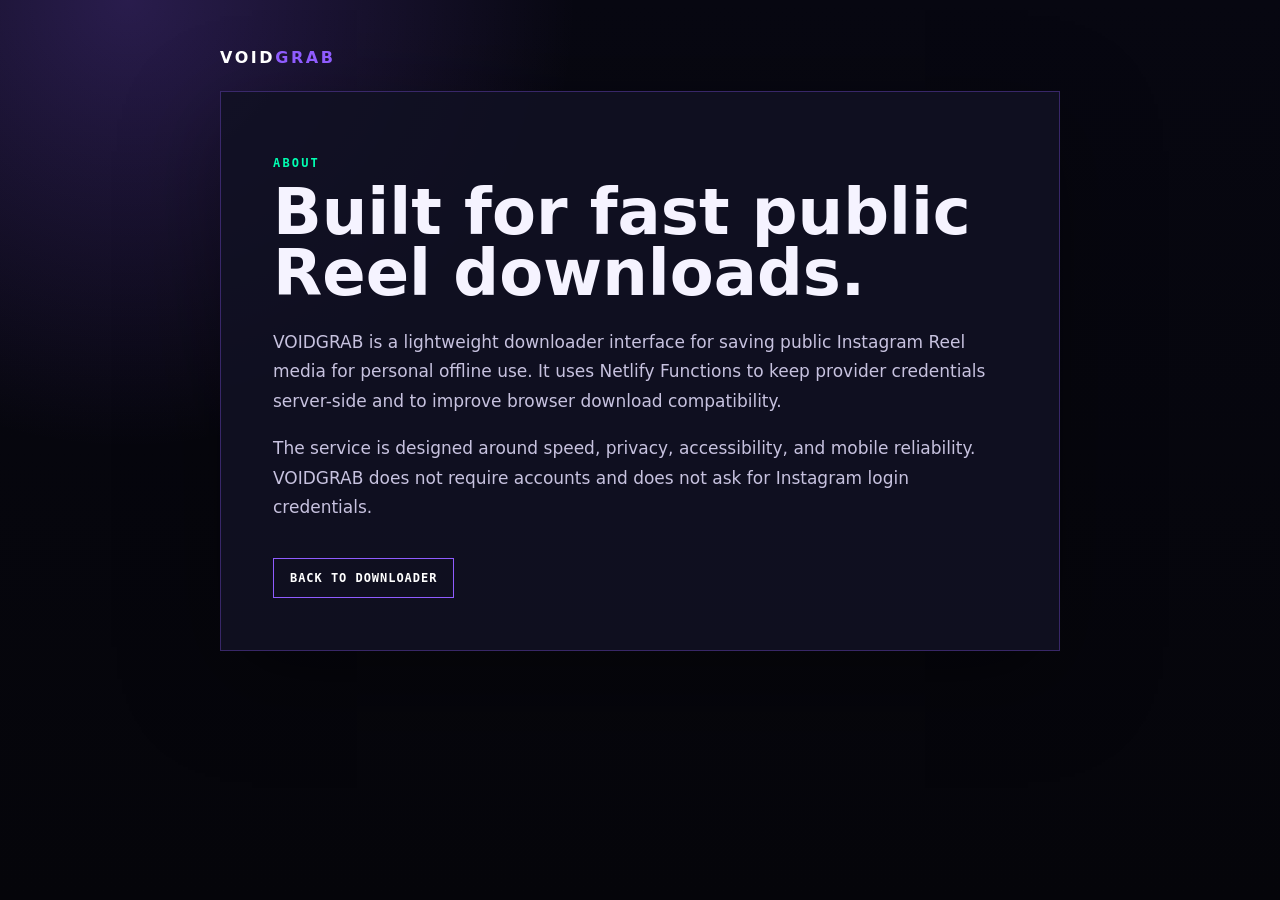
==== about.html @ 1a320e74 "Initial commit via Netlify [skip ci]" ====
<!DOCTYPE html>
<html lang="en">
<head>
  <meta charset="UTF-8">
  <meta name="viewport" content="width=device-width, initial-scale=1.0">
  <title>About VOIDGRAB</title>
  <meta name="description" content="Learn about VOIDGRAB, a fast browser-based Instagram Reel downloader for public content.">
  <link rel="canonical" href="https://instaviddown.netlify.app/about.html">
  <link rel="stylesheet" href="/legal.css">
</head>
<body>
  <main class="page">
    <a class="brand" href="/">VOID<span>GRAB</span></a>
    <article class="panel">
      <p class="kicker">About</p>
      <h1>Built for fast public Reel downloads.</h1>
      <p>VOIDGRAB is a lightweight downloader interface for saving public Instagram Reel media for personal offline use. It uses Netlify Functions to keep provider credentials server-side and to improve browser download compatibility.</p>
      <p>The service is designed around speed, privacy, accessibility, and mobile reliability. VOIDGRAB does not require accounts and does not ask for Instagram login credentials.</p>
      <a class="back" href="/">Back to downloader</a>
    </article>
  </main>
</body>
</html>
---- legal.css ----
*{box-sizing:border-box}body{margin:0;min-height:100vh;background:#070711;color:#f5f3ff;font-family:system-ui,-apple-system,Segoe UI,sans-serif;background-image:radial-gradient(circle at 10% 0,rgba(143,92,255,.25),transparent 28rem),linear-gradient(#070711,#05050a)}.page{width:min(840px,calc(100% - 32px));margin:auto;padding:48px 0}.brand{display:inline-block;margin-bottom:24px;color:#fff;text-decoration:none;font-weight:900;letter-spacing:.16em}.brand span{color:#8f5cff}.panel{border:1px solid rgba(143,92,255,.32);background:rgba(16,16,35,.88);padding:clamp(24px,5vw,52px);box-shadow:0 28px 90px rgba(0,0,0,.35)}.kicker{font:700 12px monospace;color:#00ffb2;letter-spacing:.18em;text-transform:uppercase}h1{font-size:clamp(34px,6vw,64px);line-height:.95;margin:10px 0 24px}p{color:#c7c2df;line-height:1.75;font-size:17px}.back{display:inline-block;margin-top:18px;border:1px solid #8f5cff;color:#fff;text-decoration:none;padding:12px 16px;font:700 12px monospace;text-transform:uppercase;letter-spacing:.08em}
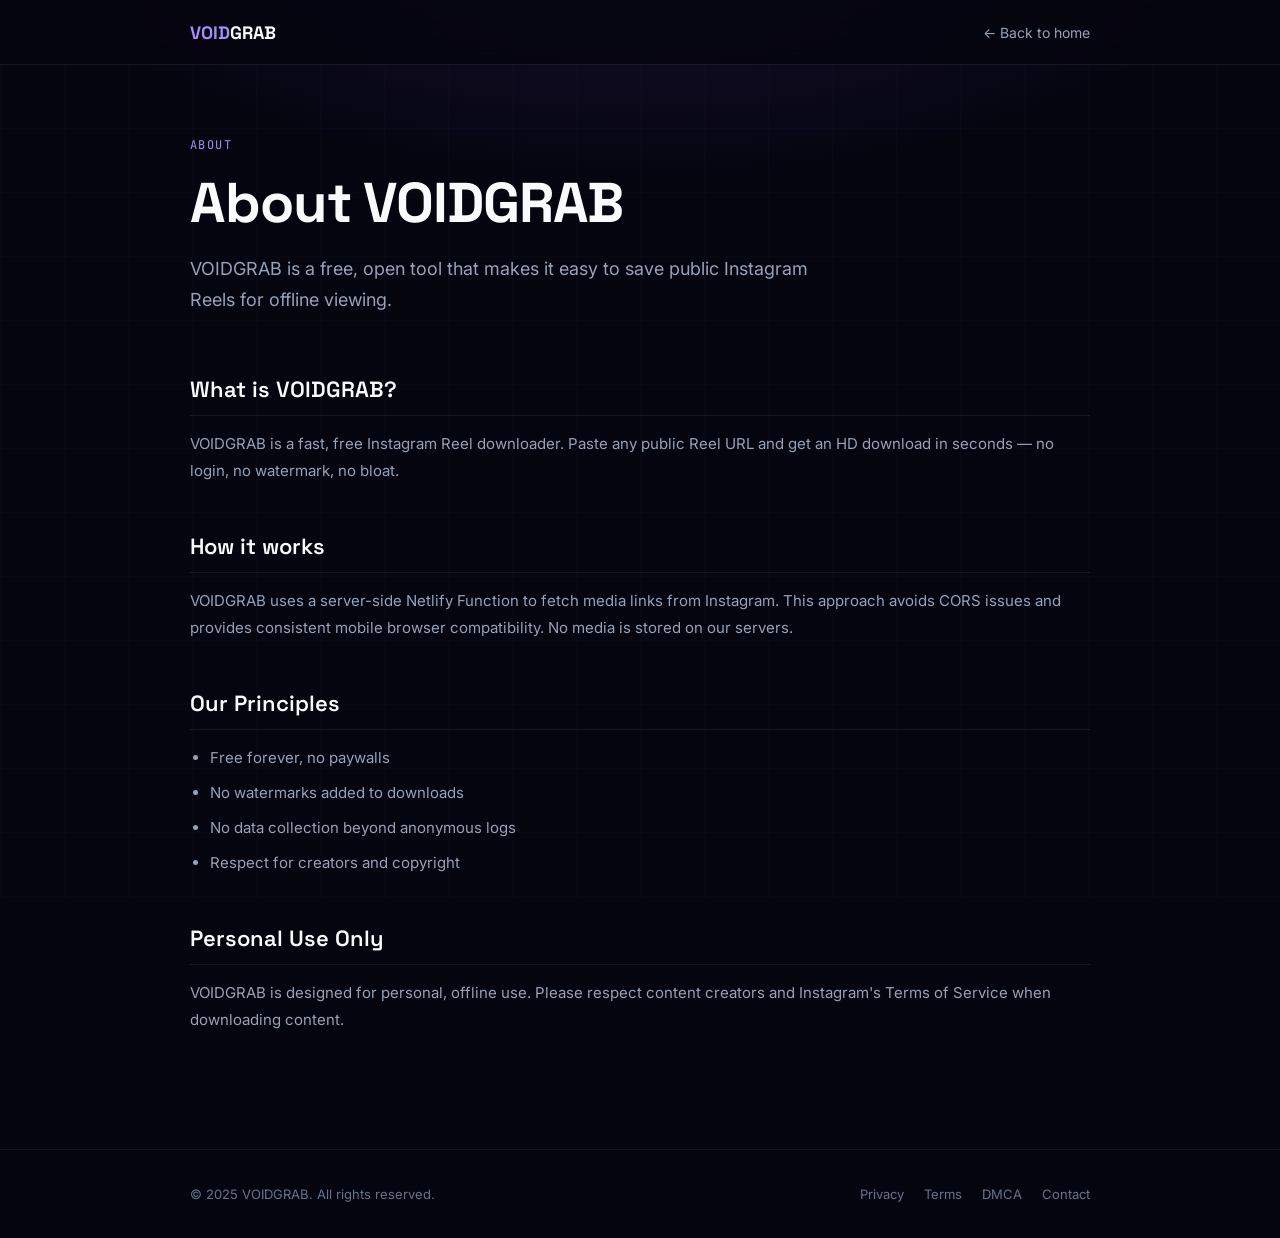
==== commit b3983cc3: "Existing files" ====
--- a/about.html
+++ b/about.html
@@ -3,21 +3,34 @@
 <head>
   <meta charset="UTF-8">
   <meta name="viewport" content="width=device-width, initial-scale=1.0">
-  <title>About VOIDGRAB</title>
-  <meta name="description" content="Learn about VOIDGRAB, a fast browser-based Instagram Reel downloader for public content.">
-  <link rel="canonical" href="https://instaviddown.netlify.app/about.html">
+  <title>About VOIDGRAB — VOIDGRAB</title>
+  <meta name="robots" content="noindex">
+  <link rel="preconnect" href="https://fonts.googleapis.com">
+  <link rel="preconnect" href="https://fonts.gstatic.com" crossorigin>
+  <link href="https://fonts.googleapis.com/css2?family=Inter:wght@300;400;500;600;700&family=Space+Grotesk:wght@500;600;700&family=JetBrains+Mono:wght@400;500&display=swap" rel="stylesheet">
   <link rel="stylesheet" href="/legal.css">
 </head>
 <body>
-  <main class="page">
-    <a class="brand" href="/">VOID<span>GRAB</span></a>
-    <article class="panel">
-      <p class="kicker">About</p>
-      <h1>Built for fast public Reel downloads.</h1>
-      <p>VOIDGRAB is a lightweight downloader interface for saving public Instagram Reel media for personal offline use. It uses Netlify Functions to keep provider credentials server-side and to improve browser download compatibility.</p>
-      <p>The service is designed around speed, privacy, accessibility, and mobile reliability. VOIDGRAB does not require accounts and does not ask for Instagram login credentials.</p>
-      <a class="back" href="/">Back to downloader</a>
-    </article>
-  </main>
+<div class="bg-base"></div>
+<div class="bg-grid"></div>
+<header class="nav"><div class="wrap nav-inner">
+  <a class="logo" href="/"><span class="logo-v">VOID</span>GRAB</a>
+  <a class="nav-back" href="/">← Back to home</a>
+</div></header>
+<main><div class="wrap">
+  <div class="page-eyebrow">About</div>
+  <h1>About VOIDGRAB</h1>
+  <p class="lead">VOIDGRAB is a free, open tool that makes it easy to save public Instagram Reels for offline viewing.</p>
+  <div class="content"><h2>What is VOIDGRAB?</h2><p>VOIDGRAB is a fast, free Instagram Reel downloader. Paste any public Reel URL and get an HD download in seconds — no login, no watermark, no bloat.</p><h2>How it works</h2><p>VOIDGRAB uses a server-side Netlify Function to fetch media links from Instagram. This approach avoids CORS issues and provides consistent mobile browser compatibility. No media is stored on our servers.</p><h2>Our Principles</h2><ul><li>Free forever, no paywalls</li><li>No watermarks added to downloads</li><li>No data collection beyond anonymous logs</li><li>Respect for creators and copyright</li></ul><h2>Personal Use Only</h2><p>VOIDGRAB is designed for personal, offline use. Please respect content creators and Instagram's Terms of Service when downloading content.</p></div>
+</div></main>
+<footer><div class="wrap footer-inner">
+  <span>© 2025 VOIDGRAB. All rights reserved.</span>
+  <div class="footer-links-row">
+    <a href="/privacy.html">Privacy</a>
+    <a href="/terms.html">Terms</a>
+    <a href="/dmca.html">DMCA</a>
+    <a href="/contact.html">Contact</a>
+  </div>
+</div></footer>
 </body>
 </html>
--- a/legal.css
+++ b/legal.css
@@ -1 +1,44 @@
-*{box-sizing:border-box}body{margin:0;min-height:100vh;background:#070711;color:#f5f3ff;font-family:system-ui,-apple-system,Segoe UI,sans-serif;background-image:radial-gradient(circle at 10% 0,rgba(143,92,255,.25),transparent 28rem),linear-gradient(#070711,#05050a)}.page{width:min(840px,calc(100% - 32px));margin:auto;padding:48px 0}.brand{display:inline-block;margin-bottom:24px;color:#fff;text-decoration:none;font-weight:900;letter-spacing:.16em}.brand span{color:#8f5cff}.panel{border:1px solid rgba(143,92,255,.32);background:rgba(16,16,35,.88);padding:clamp(24px,5vw,52px);box-shadow:0 28px 90px rgba(0,0,0,.35)}.kicker{font:700 12px monospace;color:#00ffb2;letter-spacing:.18em;text-transform:uppercase}h1{font-size:clamp(34px,6vw,64px);line-height:.95;margin:10px 0 24px}p{color:#c7c2df;line-height:1.75;font-size:17px}.back{display:inline-block;margin-top:18px;border:1px solid #8f5cff;color:#fff;text-decoration:none;padding:12px 16px;font:700 12px monospace;text-transform:uppercase;letter-spacing:.08em}
+/* VOIDGRAB Premium Legal Pages CSS */
+*, *::before, *::after { box-sizing: border-box; margin: 0; padding: 0; }
+:root {
+  --bg: #050510; --bg2: #080820; --surface: rgba(255,255,255,0.04);
+  --border: rgba(255,255,255,0.08); --border-accent: rgba(139,92,246,0.3);
+  --purple: #8b5cf6; --purple-bright: #a78bfa; --cyan: #22d3ee;
+  --text: #f8fafc; --text-2: #94a3b8; --text-3: #64748b;
+  --font-display: 'Space Grotesk', system-ui, sans-serif;
+  --font-body: 'Inter', system-ui, sans-serif;
+  --font-mono: 'JetBrains Mono', monospace;
+  --radius: 12px;
+}
+html { scroll-behavior: smooth; }
+body { background: var(--bg); color: var(--text); font-family: var(--font-body); -webkit-font-smoothing: antialiased; }
+.bg-base { position: fixed; inset: 0; z-index: -2;
+  background: radial-gradient(ellipse 80% 50% at 50% -10%, rgba(139,92,246,0.15) 0%, transparent 60%), var(--bg); }
+.bg-grid { position: fixed; inset: 0; z-index: -1;
+  background-image: linear-gradient(rgba(139,92,246,0.03) 1px, transparent 1px),
+    linear-gradient(90deg, rgba(139,92,246,0.03) 1px, transparent 1px);
+  background-size: 64px 64px; pointer-events: none; }
+.wrap { width: min(900px, calc(100% - 40px)); margin: auto; }
+.nav { position: sticky; top: 0; z-index: 50; border-bottom: 1px solid var(--border);
+  background: rgba(5,5,16,0.85); backdrop-filter: blur(24px); }
+.nav-inner { height: 64px; display: flex; align-items: center; justify-content: space-between; }
+.logo { font-family: var(--font-display); font-weight: 700; font-size: 18px; text-decoration: none; color: var(--text); }
+.logo-v { color: var(--purple-bright); }
+.nav-back { font-size: 14px; color: var(--text-2); text-decoration: none; display: flex; align-items: center; gap: 6px; transition: color 0.2s; }
+.nav-back:hover { color: var(--text); }
+main { padding: 72px 0 100px; }
+.page-eyebrow { font-family: var(--font-mono); font-size: 12px; color: var(--purple-bright); letter-spacing: 0.12em; text-transform: uppercase; margin-bottom: 14px; }
+h1 { font-family: var(--font-display); font-size: clamp(32px, 5vw, 56px); font-weight: 700; letter-spacing: -0.02em; margin-bottom: 16px; }
+.lead { font-size: 18px; color: var(--text-2); line-height: 1.7; margin-bottom: 60px; max-width: 640px; }
+.content h2 { font-family: var(--font-display); font-size: 22px; font-weight: 600; margin: 48px 0 14px; padding-bottom: 12px; border-bottom: 1px solid var(--border); }
+.content h2:first-child { margin-top: 0; }
+.content p { font-size: 15px; color: var(--text-2); line-height: 1.8; margin-bottom: 16px; }
+.content ul, .content ol { padding-left: 20px; margin-bottom: 16px; }
+.content li { font-size: 15px; color: var(--text-2); line-height: 1.8; margin-bottom: 8px; }
+.content a { color: var(--purple-bright); text-decoration: none; }
+.content a:hover { text-decoration: underline; }
+footer { border-top: 1px solid var(--border); padding: 36px 0; }
+.footer-inner { display: flex; justify-content: space-between; align-items: center; gap: 16px; flex-wrap: wrap; font-size: 13px; color: var(--text-3); }
+.footer-inner a { color: var(--text-3); text-decoration: none; }
+.footer-inner a:hover { color: var(--text); }
+.footer-links-row { display: flex; gap: 20px; flex-wrap: wrap; }
